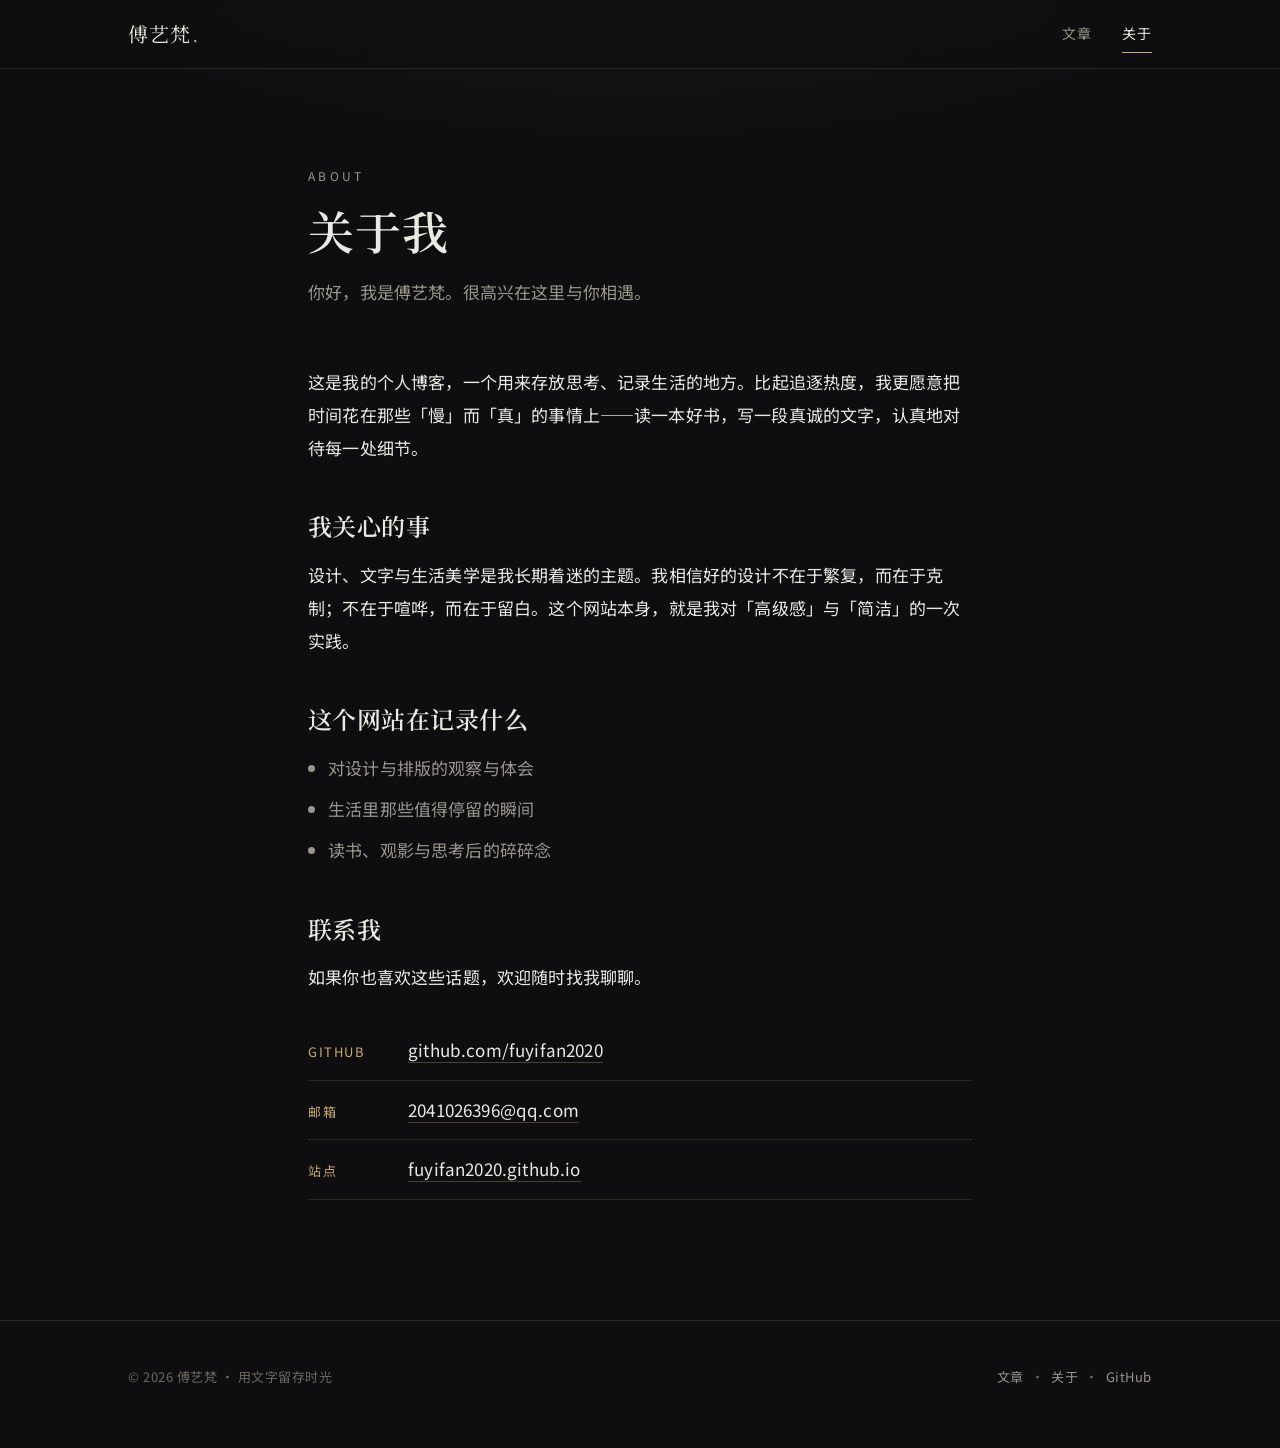
==== about.html @ 8818574d "搭建个人博客：暗色金米风格首页/关于/文章页 + CODEBUDDY.md - 纯静态 HTML/CSS/JS，GitHub Pages 原生托管 - 首页文章列表数据驱动(js/posts.js) " ====
<!DOCTYPE html>
<html lang="zh-CN">
<head>
  <meta charset="UTF-8" />
  <meta name="viewport" content="width=device-width, initial-scale=1.0" />
  <title>关于 · 傅艺梵</title>
  <meta name="description" content="关于傅艺梵 —— 我是谁，以及这个网站在记录什么。" />

  <link rel="preconnect" href="https://fonts.googleapis.com" />
  <link rel="preconnect" href="https://fonts.gstatic.com" crossorigin />
  <link href="https://fonts.googleapis.com/css2?family=Noto+Sans+SC:wght@300;400;500&family=Noto+Serif+SC:wght@400;500;600&display=swap" rel="stylesheet" />

  <link rel="stylesheet" href="assets/css/style.css" />
</head>
<body>

  <header class="site-header">
    <div class="wrap nav">
      <a class="brand" href="index.html">傅艺梵<span class="dot">.</span></a>
      <button class="nav-toggle" aria-label="菜单"><span></span><span></span><span></span></button>
      <nav class="nav-links">
        <a href="index.html">文章</a>
        <a href="about.html">关于</a>
      </nav>
    </div>
  </header>

  <main class="wrap wrap-read">
    <header class="page-head reveal">
      <p class="eyebrow">About</p>
      <h1>关于我</h1>
      <p>你好，我是傅艺梵。很高兴在这里与你相遇。</p>
    </header>

    <article class="prose reveal">
      <p>这是我的个人博客，一个用来存放思考、记录生活的地方。比起追逐热度，我更愿意把时间花在那些「慢」而「真」的事情上——读一本好书，写一段真诚的文字，认真地对待每一处细节。</p>

      <h2>我关心的事</h2>
      <p>设计、文字与生活美学是我长期着迷的主题。我相信好的设计不在于繁复，而在于克制；不在于喧哗，而在于留白。这个网站本身，就是我对「高级感」与「简洁」的一次实践。</p>

      <h2>这个网站在记录什么</h2>
      <ul>
        <li>对设计与排版的观察与体会</li>
        <li>生活里那些值得停留的瞬间</li>
        <li>读书、观影与思考后的碎碎念</li>
      </ul>

      <h2>联系我</h2>
      <p>如果你也喜欢这些话题，欢迎随时找我聊聊。</p>
    </article>

    <ul class="contact-list reveal">
      <li><span class="k">GitHub</span><span class="v"><a href="https://github.com/fuyifan2020" target="_blank" rel="noopener">github.com/fuyifan2020</a></span></li>
      <li><span class="k">邮箱</span><span class="v"><a href="mailto:2041026396@qq.com">2041026396@qq.com</a></span></li>
      <li><span class="k">站点</span><span class="v"><a href="https://fuyifan2020.github.io/" target="_blank" rel="noopener">fuyifan2020.github.io</a></span></li>
    </ul>
  </main>

  <footer class="site-footer">
    <div class="wrap">
      <span>&copy; <span id="year"></span> 傅艺梵 · 用文字留存时光</span>
      <span>
        <a href="index.html">文章</a> &nbsp;·&nbsp;
        <a href="about.html">关于</a> &nbsp;·&nbsp;
        <a href="https://github.com/fuyifan2020" target="_blank" rel="noopener">GitHub</a>
      </span>
    </div>
  </footer>

  <script>document.getElementById("year").textContent = new Date().getFullYear();</script>
  <script src="js/main.js"></script>
</body>
</html>
---- assets/css/style.css ----
/* =========================================================
   傅艺梵 · 个人博客  —  暗色 / 金米高级感设计系统
   纯静态，无构建步骤。GitHub Pages 原生支持。
   ========================================================= */

/* ---------- 设计变量 ---------- */
:root {
  --bg:          #0e0e10;   /* 近黑背景 */
  --bg-soft:     #141417;   /* 略浅的面板 */
  --surface:     #1a1a1e;   /* 卡片表面 */
  --line:        rgba(201, 168, 106, 0.16); /* 细金分割线 */
  --line-strong: rgba(201, 168, 106, 0.32);

  --text:        #ece9e2;   /* 米白正文 */
  --text-muted:  #9a958c;   /* 次要文字 */
  --text-faint:  #6b665e;   /* 更弱 */

  --gold:        #c9a86a;   /* 香槟金主点缀 */
  --gold-soft:   #e3cfa3;   /* 浅金（hover） */
  --beige:       #d8cbb3;   /* 米色 */

  --maxw:        720px;     /* 内容阅读宽度 */
  --maxw-wide:   1080px;    /* 首页宽度 */

  --serif: "Noto Serif SC", "Songti SC", "STSong", Georgia, "Times New Roman", serif;
  --sans:  "Noto Sans SC", -apple-system, BlinkMacSystemFont, "PingFang SC",
           "Microsoft YaHei", "Segoe UI", Roboto, Helvetica, Arial, sans-serif;

  --ease: cubic-bezier(0.22, 0.61, 0.36, 1);
}

/* ---------- 基础重置 ---------- */
*, *::before, *::after { box-sizing: border-box; }

html { scroll-behavior: smooth; -webkit-text-size-adjust: 100%; }

body {
  margin: 0;
  background: var(--bg);
  color: var(--text);
  font-family: var(--sans);
  font-size: 17px;
  line-height: 1.8;
  letter-spacing: 0.01em;
  -webkit-font-smoothing: antialiased;
  text-rendering: optimizeLegibility;
  /* 艺术感：顶部一抹极淡的金色光晕 */
  background-image:
    radial-gradient(1200px 480px at 50% -10%, rgba(201,168,106,0.10), transparent 60%);
  background-repeat: no-repeat;
}

img { max-width: 100%; height: auto; display: block; }

a { color: inherit; text-decoration: none; }

h1, h2, h3, h4 {
  font-family: var(--serif);
  font-weight: 600;
  line-height: 1.3;
  letter-spacing: 0.02em;
  color: var(--text);
}

/* 小标签（拉丁大写 + 字距），用于栏目/元信息 */
.eyebrow {
  font-family: var(--sans);
  font-size: 12px;
  letter-spacing: 0.28em;
  text-transform: uppercase;
  color: var(--gold);
  margin: 0 0 14px;
}

::selection { background: rgba(201,168,106,0.28); color: #fff; }

/* ---------- 布局容器 ---------- */
.wrap   { width: 100%; max-width: var(--maxw-wide); margin: 0 auto; padding: 0 28px; }
.wrap-read { max-width: var(--maxw); }

/* ---------- 顶部导航 ---------- */
.site-header {
  position: sticky; top: 0; z-index: 50;
  backdrop-filter: saturate(140%) blur(10px);
  background: rgba(14,14,16,0.72);
  border-bottom: 1px solid var(--line);
}
.nav {
  display: flex; align-items: center; justify-content: space-between;
  height: 68px;
}
.brand {
  font-family: var(--serif);
  font-size: 20px; letter-spacing: 0.06em;
  color: var(--text);
}
.brand .dot { color: var(--gold); }

.nav-links { display: flex; gap: 30px; align-items: center; }
.nav-links a {
  font-size: 14px; letter-spacing: 0.08em; color: var(--text-muted);
  position: relative; padding: 4px 0; transition: color .25s var(--ease);
}
.nav-links a::after {
  content: ""; position: absolute; left: 0; bottom: -2px;
  width: 0; height: 1px; background: var(--gold); transition: width .3s var(--ease);
}
.nav-links a:hover, .nav-links a.active { color: var(--text); }
.nav-links a:hover::after, .nav-links a.active::after { width: 100%; }

.nav-toggle {
  display: none; background: none; border: 0; cursor: pointer;
  width: 40px; height: 40px; padding: 8px;
}
.nav-toggle span {
  display: block; height: 1.5px; width: 22px; margin: 5px auto;
  background: var(--text); transition: .3s var(--ease);
}

/* ---------- 页脚 ---------- */
.site-footer {
  margin-top: 120px;
  border-top: 1px solid var(--line);
  padding: 44px 0 60px;
  color: var(--text-faint);
  font-size: 13px; letter-spacing: 0.04em;
}
.site-footer .wrap {
  display: flex; flex-wrap: wrap; gap: 16px;
  align-items: center; justify-content: space-between;
}
.site-footer a { color: var(--text-muted); transition: color .25s var(--ease); }
.site-footer a:hover { color: var(--gold); }

/* ---------- 首页 Hero ---------- */
.hero { padding: 110px 0 64px; text-align: center; }
.hero h1 {
  font-size: clamp(34px, 6vw, 58px);
  margin: 0 0 22px;
  letter-spacing: 0.04em;
}
.hero .lede {
  max-width: 540px; margin: 0 auto;
  color: var(--text-muted); font-size: 18px; line-height: 1.9;
}
.hero .rule {
  width: 56px; height: 1px; background: var(--gold);
  margin: 34px auto 0;
}

/* ---------- 文章列表 ---------- */
.section-title {
  display: flex; align-items: baseline; justify-content: space-between;
  margin: 70px 0 28px; padding-bottom: 14px;
  border-bottom: 1px solid var(--line);
}
.section-title h2 { font-size: 22px; margin: 0; }
.section-title .count { color: var(--text-faint); font-size: 13px; letter-spacing: .1em; }

.post-list { display: grid; gap: 2px; }

.post-card {
  display: block;
  padding: 26px 4px;
  border-bottom: 1px solid var(--line);
  transition: padding-left .3s var(--ease), background .3s var(--ease);
}
.post-card:hover { padding-left: 16px; background: linear-gradient(90deg, rgba(201,168,106,0.06), transparent 60%); }
.post-card .meta {
  display: flex; gap: 14px; align-items: center;
  font-size: 12px; letter-spacing: .12em; text-transform: uppercase;
  color: var(--text-faint); margin-bottom: 10px;
}
.post-card .meta .cat { color: var(--gold); }
.post-card h3 {
  font-size: 24px; margin: 0 0 10px;
  transition: color .25s var(--ease);
}
.post-card:hover h3 { color: var(--gold-soft); }
.post-card .excerpt { color: var(--text-muted); margin: 0; font-size: 15.5px; }
.post-card .read { margin-top: 12px; font-size: 13px; color: var(--gold); letter-spacing: .08em; }

/* ---------- 关于页 ---------- */
.page-head { padding: 96px 0 40px; }
.page-head h1 { font-size: clamp(30px, 5vw, 46px); margin: 0 0 16px; }
.page-head p { color: var(--text-muted); max-width: 560px; }

.prose { font-size: 17px; line-height: 1.95; }
.prose p { margin: 0 0 22px; }
.prose h2 { font-size: 24px; margin: 46px 0 16px; }
.prose a { color: var(--gold); border-bottom: 1px solid var(--line-strong); }
.prose a:hover { color: var(--gold-soft); }
.prose ul { padding-left: 20px; color: var(--text-muted); }
.prose li { margin: 8px 0; }

.contact-list { list-style: none; padding: 0; margin: 28px 0 0; }
.contact-list li {
  display: flex; gap: 16px; padding: 14px 0;
  border-bottom: 1px solid var(--line); align-items: baseline;
}
.contact-list .k { color: var(--gold); font-size: 13px; letter-spacing: .12em; text-transform: uppercase; width: 84px; flex: none; }
.contact-list .v a { color: var(--text); border-bottom: 1px solid var(--line-strong); }
.contact-list .v a:hover { color: var(--gold-soft); }

/* ---------- 文章详情页 ---------- */
.post-header { padding: 92px 0 30px; text-align: center; }
.post-header .meta {
  display: flex; gap: 16px; justify-content: center; flex-wrap: wrap;
  font-size: 12px; letter-spacing: .14em; text-transform: uppercase; color: var(--text-faint);
  margin-bottom: 18px;
}
.post-header .meta .cat { color: var(--gold); }
.post-header h1 { font-size: clamp(28px, 5vw, 44px); margin: 0; }
.post-header .rule { width: 48px; height: 1px; background: var(--gold); margin: 28px auto 0; }

.post-body { padding-bottom: 40px; }
.post-body p { margin: 0 0 24px; }
.post-body h2 { font-size: 25px; margin: 48px 0 18px; }
.post-body h3 { font-size: 20px; margin: 34px 0 14px; }
.post-body blockquote {
  margin: 32px 0; padding: 6px 26px; border-left: 2px solid var(--gold);
  color: var(--beige); font-family: var(--serif); font-size: 19px; line-height: 1.8;
}
.post-body code {
  font-family: "SFMono-Regular", Consolas, monospace; font-size: 14.5px;
  background: var(--surface); padding: 2px 7px; border-radius: 4px; color: var(--gold-soft);
}
.post-body pre {
  background: var(--bg-soft); border: 1px solid var(--line);
  border-radius: 8px; padding: 18px; overflow: auto;
}
.post-body pre code { background: none; padding: 0; color: var(--text); }

.post-nav {
  margin-top: 60px; padding-top: 26px; border-top: 1px solid var(--line);
  display: flex; justify-content: space-between; gap: 16px;
}
.post-nav a { color: var(--text-muted); font-size: 14px; transition: color .25s var(--ease); }
.post-nav a:hover { color: var(--gold); }

/* ---------- 滚动渐显 ---------- */
.reveal { opacity: 0; transform: translateY(18px); transition: opacity .7s var(--ease), transform .7s var(--ease); }
.reveal.in { opacity: 1; transform: none; }

/* ---------- 响应式 ---------- */
@media (max-width: 640px) {
  body { font-size: 16px; }
  .nav-links {
    position: fixed; inset: 68px 0 auto 0;
    flex-direction: column; align-items: flex-start; gap: 0;
    background: rgba(14,14,16,0.97); border-bottom: 1px solid var(--line);
    padding: 8px 28px 18px;
    transform: translateY(-120%); transition: transform .35s var(--ease);
  }
  .nav-links.open { transform: none; }
  .nav-links a { padding: 14px 0; width: 100%; border-bottom: 1px solid var(--line); }
  .nav-links a::after { display: none; }
  .nav-toggle { display: block; }
  .hero { padding: 72px 0 48px; }
  .post-card:hover { padding-left: 4px; }
}
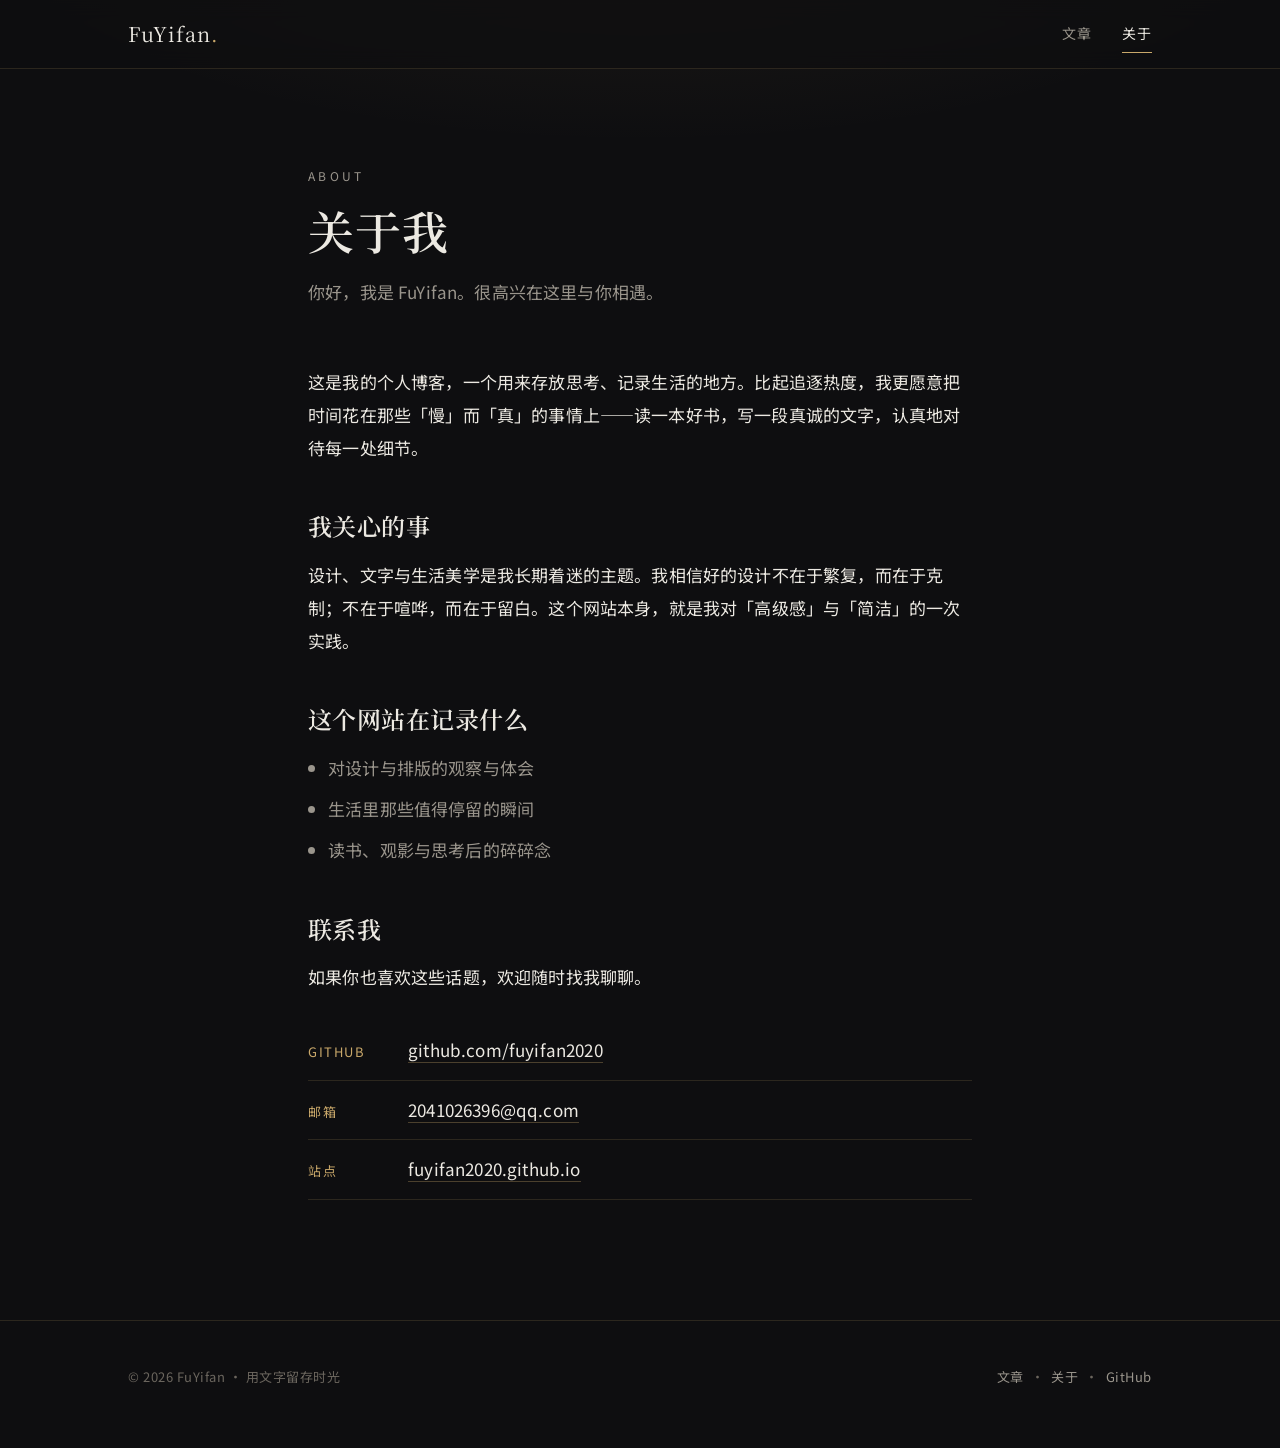
==== commit 4a996d36: "将站点名称由「傅艺梵」统一改为 FuYifan" ====
--- a/about.html
+++ b/about.html
@@ -3,8 +3,8 @@
 <head>
   <meta charset="UTF-8" />
   <meta name="viewport" content="width=device-width, initial-scale=1.0" />
-  <title>关于 · 傅艺梵</title>
-  <meta name="description" content="关于傅艺梵 —— 我是谁，以及这个网站在记录什么。" />
+  <title>关于 · FuYifan</title>
+  <meta name="description" content="关于 FuYifan —— 我是谁，以及这个网站在记录什么。" />
 
   <link rel="preconnect" href="https://fonts.googleapis.com" />
   <link rel="preconnect" href="https://fonts.gstatic.com" crossorigin />
@@ -16,7 +16,7 @@
 
   <header class="site-header">
     <div class="wrap nav">
-      <a class="brand" href="index.html">傅艺梵<span class="dot">.</span></a>
+      <a class="brand" href="index.html">FuYifan<span class="dot">.</span></a>
       <button class="nav-toggle" aria-label="菜单"><span></span><span></span><span></span></button>
       <nav class="nav-links">
         <a href="index.html">文章</a>
@@ -29,7 +29,7 @@
     <header class="page-head reveal">
       <p class="eyebrow">About</p>
       <h1>关于我</h1>
-      <p>你好，我是傅艺梵。很高兴在这里与你相遇。</p>
+      <p>你好，我是 FuYifan。很高兴在这里与你相遇。</p>
     </header>
 
     <article class="prose reveal">
@@ -58,7 +58,7 @@
 
   <footer class="site-footer">
     <div class="wrap">
-      <span>&copy; <span id="year"></span> 傅艺梵 · 用文字留存时光</span>
+      <span>&copy; <span id="year"></span> FuYifan · 用文字留存时光</span>
       <span>
         <a href="index.html">文章</a> &nbsp;·&nbsp;
         <a href="about.html">关于</a> &nbsp;·&nbsp;
--- a/assets/css/style.css
+++ b/assets/css/style.css
@@ -1,5 +1,5 @@
 /* =========================================================
-   傅艺梵 · 个人博客  —  暗色 / 金米高级感设计系统
+   FuYifan · 个人博客  —  暗色 / 金米高级感设计系统
    纯静态，无构建步骤。GitHub Pages 原生支持。
    ========================================================= */
 
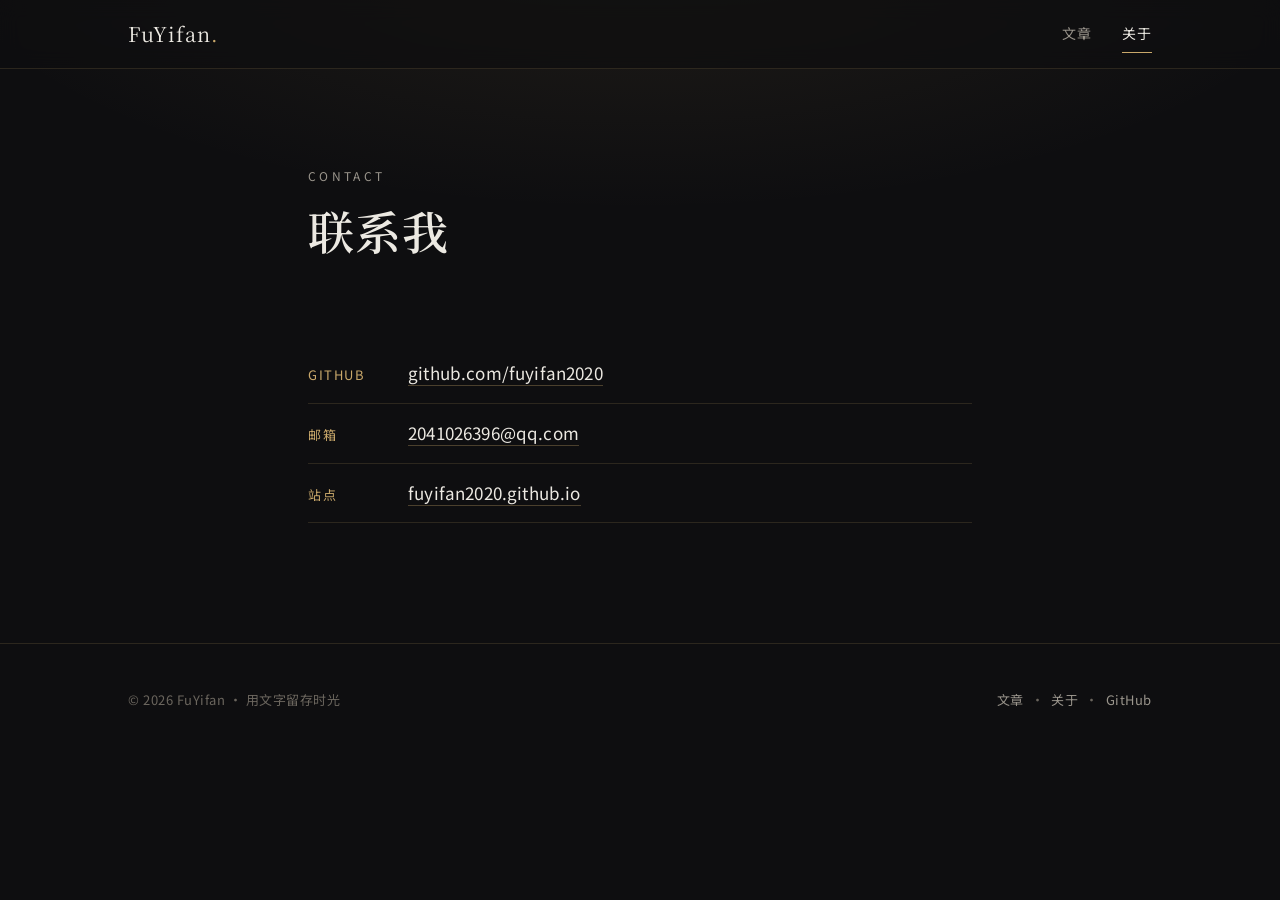
==== commit 96eb040f: "精简关于页：删除介绍性内容，仅保留联系部分" ====
--- a/about.html
+++ b/about.html
@@ -4,7 +4,7 @@
   <meta charset="UTF-8" />
   <meta name="viewport" content="width=device-width, initial-scale=1.0" />
   <title>关于 · FuYifan</title>
-  <meta name="description" content="关于 FuYifan —— 我是谁，以及这个网站在记录什么。" />
+  <meta name="description" content="关于 FuYifan —— 联系方式与个人链接。" />
 
   <link rel="preconnect" href="https://fonts.googleapis.com" />
   <link rel="preconnect" href="https://fonts.gstatic.com" crossorigin />
@@ -27,27 +27,9 @@
 
   <main class="wrap wrap-read">
     <header class="page-head reveal">
-      <p class="eyebrow">About</p>
-      <h1>关于我</h1>
-      <p>你好，我是 FuYifan。很高兴在这里与你相遇。</p>
+      <p class="eyebrow">Contact</p>
+      <h1>联系我</h1>
     </header>
-
-    <article class="prose reveal">
-      <p>这是我的个人博客，一个用来存放思考、记录生活的地方。比起追逐热度，我更愿意把时间花在那些「慢」而「真」的事情上——读一本好书，写一段真诚的文字，认真地对待每一处细节。</p>
-
-      <h2>我关心的事</h2>
-      <p>设计、文字与生活美学是我长期着迷的主题。我相信好的设计不在于繁复，而在于克制；不在于喧哗，而在于留白。这个网站本身，就是我对「高级感」与「简洁」的一次实践。</p>
-
-      <h2>这个网站在记录什么</h2>
-      <ul>
-        <li>对设计与排版的观察与体会</li>
-        <li>生活里那些值得停留的瞬间</li>
-        <li>读书、观影与思考后的碎碎念</li>
-      </ul>
-
-      <h2>联系我</h2>
-      <p>如果你也喜欢这些话题，欢迎随时找我聊聊。</p>
-    </article>
 
     <ul class="contact-list reveal">
       <li><span class="k">GitHub</span><span class="v"><a href="https://github.com/fuyifan2020" target="_blank" rel="noopener">github.com/fuyifan2020</a></span></li>
--- a/assets/css/style.css
+++ b/assets/css/style.css
@@ -133,11 +133,26 @@
 .site-footer a:hover { color: var(--gold); }
 
 /* ---------- 首页 Hero ---------- */
-.hero { padding: 110px 0 64px; text-align: center; }
+.hero { padding: 120px 0 64px; text-align: center; }
 .hero h1 {
   font-size: clamp(34px, 6vw, 58px);
   margin: 0 0 22px;
   letter-spacing: 0.04em;
+}
+/* 主视觉品牌标题：金色渐变 + 精细字距，高级感拉满 */
+.hero-title {
+  font-family: var(--serif);
+  font-size: clamp(46px, 9vw, 92px);
+  line-height: 1.08;
+  letter-spacing: 0.01em;
+  margin: 0 0 24px;
+  font-weight: 600;
+  color: var(--gold-soft); /* 不支持渐变裁剪时的回退色 */
+  background: linear-gradient(180deg, #f5ecd5 0%, #e3cfa3 42%, #c9a86a 78%, #b08f4f 100%);
+  -webkit-background-clip: text;
+  background-clip: text;
+  -webkit-text-fill-color: transparent;
+  text-shadow: 0 1px 30px rgba(201, 168, 106, 0.12);
 }
 .hero .lede {
   max-width: 540px; margin: 0 auto;
@@ -187,11 +202,15 @@
 
 .prose { font-size: 17px; line-height: 1.95; }
 .prose p { margin: 0 0 22px; }
+.prose > p:first-child { font-size: 18.5px; color: var(--text); }
 .prose h2 { font-size: 24px; margin: 46px 0 16px; }
+.prose h3 { font-size: 19px; margin: 30px 0 12px; color: var(--beige); }
 .prose a { color: var(--gold); border-bottom: 1px solid var(--line-strong); }
 .prose a:hover { color: var(--gold-soft); }
-.prose ul { padding-left: 20px; color: var(--text-muted); }
-.prose li { margin: 8px 0; }
+.prose ul, .prose ol { padding-left: 22px; color: var(--text-muted); }
+.prose li { margin: 11px 0; line-height: 1.9; }
+.prose li::marker { color: var(--gold); }
+.prose ol li { padding-left: 4px; }
 
 .contact-list { list-style: none; padding: 0; margin: 28px 0 0; }
 .contact-list li {
@@ -230,6 +249,46 @@
   border-radius: 8px; padding: 18px; overflow: auto;
 }
 .post-body pre code { background: none; padding: 0; color: var(--text); }
+
+/* 论文下载卡片 */
+.paper-card {
+  display: flex; align-items: center; gap: 18px;
+  margin: 32px 0 18px; padding: 18px 22px;
+  background: var(--bg-soft); border: 1px solid var(--line); border-radius: 12px;
+}
+.paper-badge {
+  flex: none; width: 46px; height: 46px; border-radius: 10px;
+  display: grid; place-items: center;
+  background: linear-gradient(160deg, #1c1a14, #14110b);
+  border: 1px solid var(--line-strong);
+  color: var(--gold); font-family: var(--serif); font-weight: 600; letter-spacing: .04em;
+}
+.paper-info { flex: 1; min-width: 0; }
+.paper-name { color: var(--text); font-size: 16px; }
+.paper-size { color: var(--text-faint); font-size: 12.5px; letter-spacing: .08em; margin-top: 3px; }
+.paper-dl {
+  flex: none; padding: 10px 18px; border-radius: 999px;
+  border: 1px solid var(--gold); color: var(--gold);
+  font-size: 13.5px; letter-spacing: .06em;
+  transition: background .25s var(--ease), color .25s var(--ease);
+}
+.paper-dl:hover { background: var(--gold); color: #14110b; }
+.paper-frame {
+  width: 100%; height: 78vh; min-height: 520px;
+  border: 1px solid var(--line); border-radius: 12px; margin-top: 8px; background: #fff;
+}
+.paper-appendix { margin-top: 56px; }
+.paper-appendix h3 { font-size: 20px; margin: 0 0 16px; color: var(--text); }
+
+/* 表格 */
+.table-wrap { overflow-x: auto; margin: 28px 0; }
+.table-wrap table { width: 100%; border-collapse: collapse; font-size: 15px; }
+.table-wrap th, .table-wrap td {
+  text-align: left; padding: 11px 14px; border-bottom: 1px solid var(--line);
+}
+.table-wrap th { color: var(--gold); font-weight: 500; font-size: 13px; letter-spacing: .08em; }
+.table-wrap td { color: var(--text-muted); }
+.table-wrap tr:hover td { color: var(--text); }
 
 .post-nav {
   margin-top: 60px; padding-top: 26px; border-top: 1px solid var(--line);
@@ -258,4 +317,11 @@
   .nav-toggle { display: block; }
   .hero { padding: 72px 0 48px; }
   .post-card:hover { padding-left: 4px; }
-}
+
+  /* 论文下载卡片：窄屏改为纵向堆叠，避免 info 被挤成竖排 */
+  .paper-card { flex-wrap: wrap; }
+  .paper-info { flex: 1 1 calc(100% - 64px); } /* 预留 badge 46px + gap 18px */
+  .paper-dl { flex: 1 1 100%; text-align: center; }
+  /* 表格保持最小宽度，窄屏整表横向滚动而不是挤压换行 */
+  .table-wrap table { min-width: 400px; }
+}
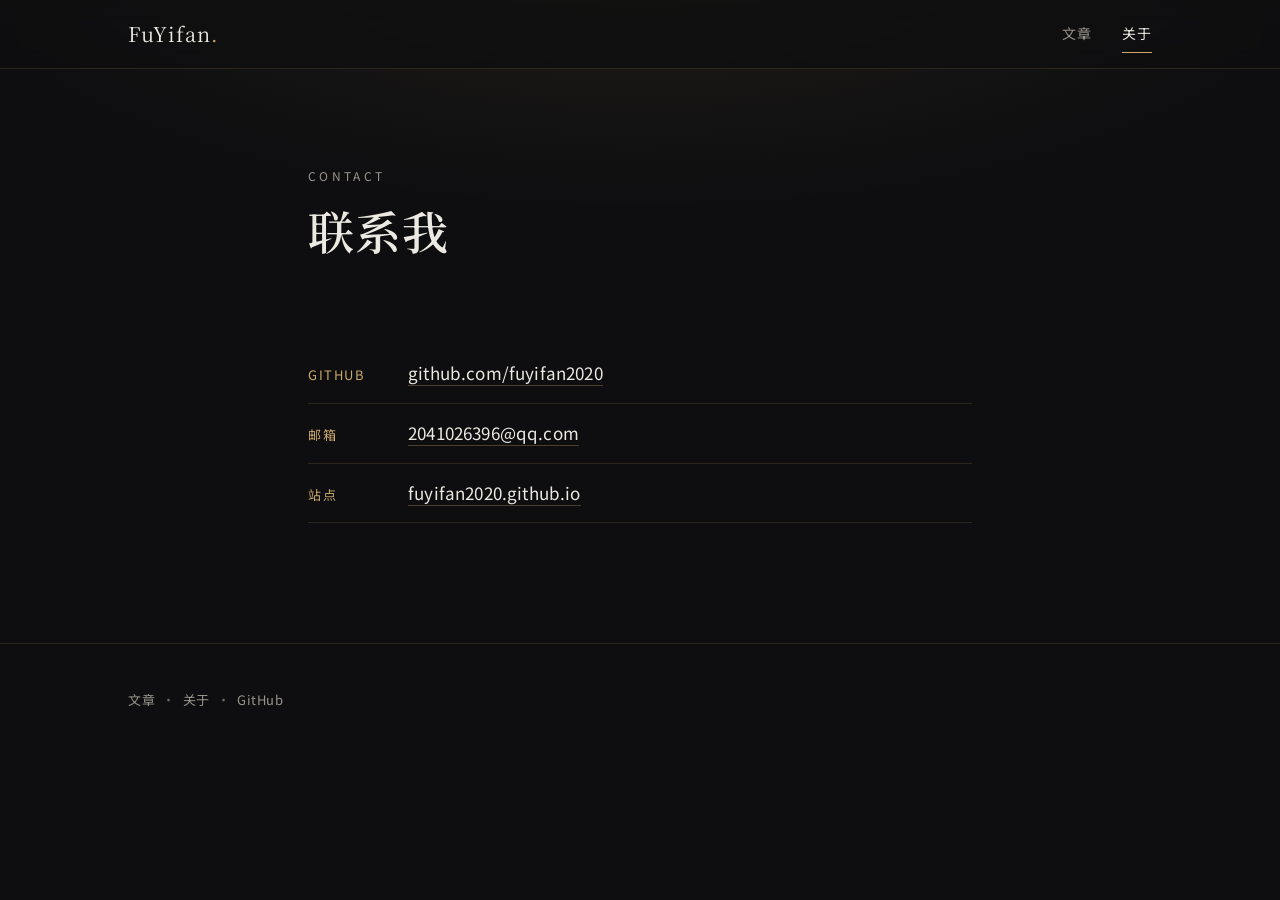
==== commit eddc98d4: "移除页脚版权文字，同步更新页面与发布模板" ====
--- a/about.html
+++ b/about.html
@@ -40,7 +40,6 @@
 
   <footer class="site-footer">
     <div class="wrap">
-      <span>&copy; <span id="year"></span> FuYifan · 用文字留存时光</span>
       <span>
         <a href="index.html">文章</a> &nbsp;·&nbsp;
         <a href="about.html">关于</a> &nbsp;·&nbsp;
@@ -49,7 +48,6 @@
     </div>
   </footer>
 
-  <script>document.getElementById("year").textContent = new Date().getFullYear();</script>
   <script src="js/main.js"></script>
 </body>
 </html>
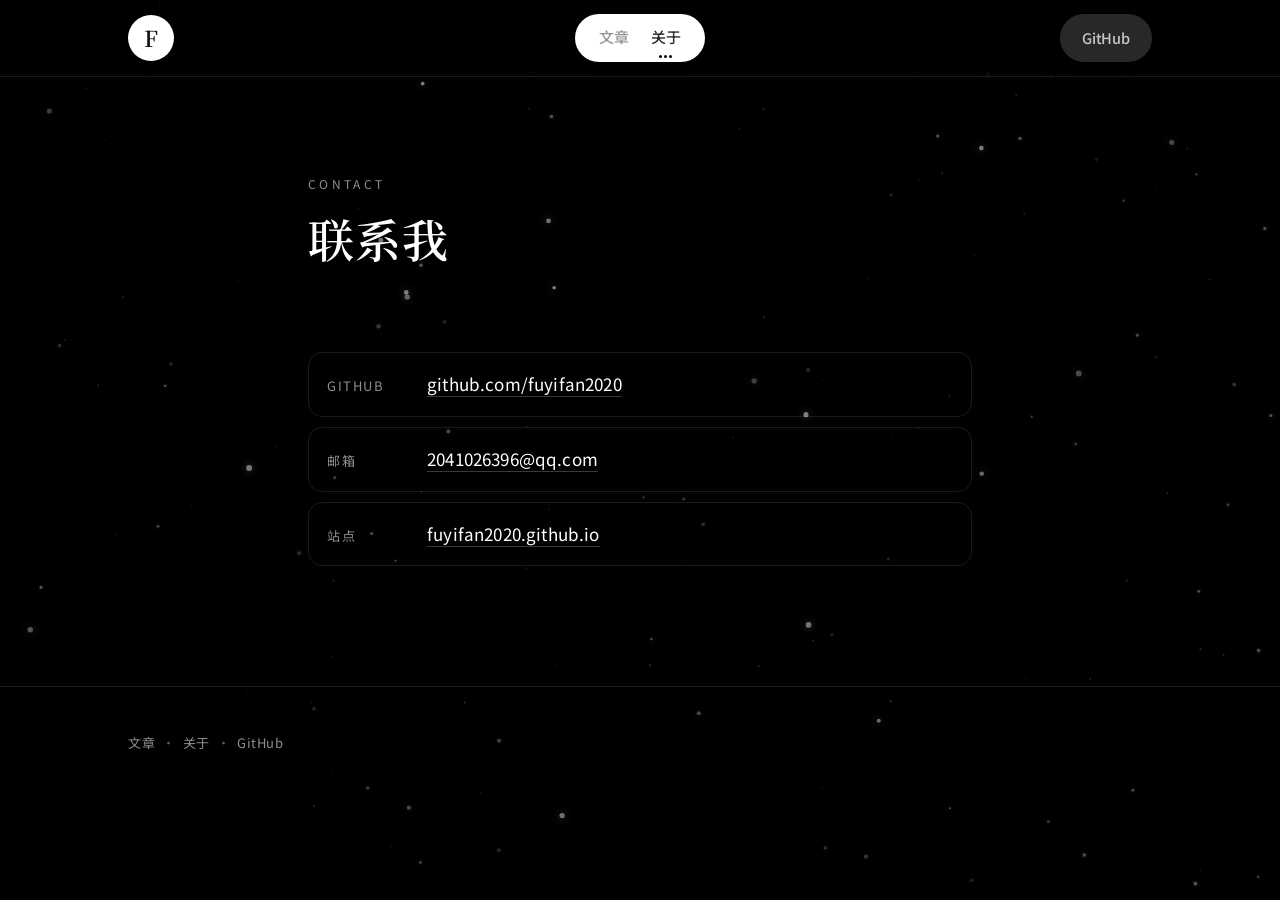
==== commit 56511e4b: "重做首页视觉与动效：纯黑白灰设计、粒子背景、标题遮罩揭示（修复降部裁切） - 全站改为纯黑/白/灰设计语言，统一 :root 变量、导航与统计区样式 - 新增 js/particles.js：三层景深" ====
--- a/about.html
+++ b/about.html
@@ -11,19 +11,39 @@
   <link href="https://fonts.googleapis.com/css2?family=Noto+Sans+SC:wght@300;400;500&family=Noto+Serif+SC:wght@400;500;600&display=swap" rel="stylesheet" />
 
   <link rel="stylesheet" href="assets/css/style.css" />
+  <noscript>
+    <style>.reveal { opacity: 1 !important; transform: none !important; filter: none !important; }</style>
+  </noscript>
 </head>
 <body>
 
+  <canvas id="particles" class="particles-canvas" aria-hidden="true"></canvas>
+
   <header class="site-header">
     <div class="wrap nav">
-      <a class="brand" href="index.html">FuYifan<span class="dot">.</span></a>
-      <button class="nav-toggle" aria-label="菜单"><span></span><span></span><span></span></button>
+      <a class="brand-mark" href="index.html" aria-label="FuYifan 首页"><span>F</span></a>
+
       <nav class="nav-links">
         <a href="index.html">文章</a>
         <a href="about.html">关于</a>
       </nav>
+
+      <a class="nav-cta" href="https://github.com/fuyifan2020" target="_blank" rel="noopener">GitHub</a>
+
+      <button class="nav-toggle" type="button" aria-label="菜单" aria-expanded="false" aria-controls="nav-sheet">
+        <span></span><span></span><span></span>
+      </button>
     </div>
   </header>
+
+  <div class="nav-overlay" hidden></div>
+  <div class="nav-sheet" id="nav-sheet" hidden>
+    <nav>
+      <a href="index.html">文章</a>
+      <a href="about.html">关于</a>
+    </nav>
+    <a class="sheet-cta" href="https://github.com/fuyifan2020" target="_blank" rel="noopener">GitHub</a>
+  </div>
 
   <main class="wrap wrap-read">
     <header class="page-head reveal">
@@ -31,7 +51,7 @@
       <h1>联系我</h1>
     </header>
 
-    <ul class="contact-list reveal">
+    <ul class="contact-list reveal" style="--d:.1s">
       <li><span class="k">GitHub</span><span class="v"><a href="https://github.com/fuyifan2020" target="_blank" rel="noopener">github.com/fuyifan2020</a></span></li>
       <li><span class="k">邮箱</span><span class="v"><a href="mailto:2041026396@qq.com">2041026396@qq.com</a></span></li>
       <li><span class="k">站点</span><span class="v"><a href="https://fuyifan2020.github.io/" target="_blank" rel="noopener">fuyifan2020.github.io</a></span></li>
@@ -48,6 +68,7 @@
     </div>
   </footer>
 
+  <script src="js/particles.js"></script>
   <script src="js/main.js"></script>
 </body>
 </html>
--- a/assets/css/style.css
+++ b/assets/css/style.css
@@ -1,23 +1,28 @@
 /* =========================================================
-   FuYifan · 个人博客  —  暗色 / 金米高级感设计系统
+   FuYifan · 个人博客  —  纯黑 / 白 / 灰设计系统
    纯静态，无构建步骤。GitHub Pages 原生支持。
+   设计语言：胶囊导航 + 圆形标记 + 克制留白 + 入场动效
    ========================================================= */
 
 /* ---------- 设计变量 ---------- */
 :root {
-  --bg:          #0e0e10;   /* 近黑背景 */
-  --bg-soft:     #141417;   /* 略浅的面板 */
-  --surface:     #1a1a1e;   /* 卡片表面 */
-  --line:        rgba(201, 168, 106, 0.16); /* 细金分割线 */
-  --line-strong: rgba(201, 168, 106, 0.32);
-
-  --text:        #ece9e2;   /* 米白正文 */
-  --text-muted:  #9a958c;   /* 次要文字 */
-  --text-faint:  #6b665e;   /* 更弱 */
-
-  --gold:        #c9a86a;   /* 香槟金主点缀 */
-  --gold-soft:   #e3cfa3;   /* 浅金（hover） */
-  --beige:       #d8cbb3;   /* 米色 */
+  --bg:          #000000;   /* 纯黑背景 */
+  --surface:     #111111;   /* 卡片/代码块表面 */
+  --pill-dark:   #28282a;   /* 深色胶囊（次要按钮） */
+  --pill-dark-h: #323234;   /* 深色胶囊 hover */
+
+  --text:        #ffffff;   /* 主文字（标题/强调） */
+  --text-body:   #d4d4d4;   /* 正文（纯白长文刺眼，略降） */
+  --muted:       #8e8e8e;   /* 次要文字 */
+  --faint:       #5a5a5a;   /* 更弱：仅用于大写小标签 */
+
+  --line:        rgba(255, 255, 255, 0.10); /* 细分割线 */
+  --line-strong: rgba(255, 255, 255, 0.22); /* 强调线 / 边框 */
+
+  --nav-shadow:  0 4px 14px rgba(0, 0, 0, 0.16); /* 唯一柔和阴影 */
+  --glow:        0 0 0 1px rgba(255,255,255,.15),
+                 0 0 22px rgba(255,255,255,.32),
+                 0 0 44px rgba(255,255,255,.12);  /* CTA 白光 */
 
   --maxw:        720px;     /* 内容阅读宽度 */
   --maxw-wide:   1080px;    /* 首页宽度 */
@@ -37,18 +42,34 @@
 body {
   margin: 0;
   background: var(--bg);
-  color: var(--text);
+  color: var(--text-body);
   font-family: var(--sans);
   font-size: 17px;
   line-height: 1.8;
   letter-spacing: 0.01em;
   -webkit-font-smoothing: antialiased;
   text-rendering: optimizeLegibility;
-  /* 艺术感：顶部一抹极淡的金色光晕 */
-  background-image:
-    radial-gradient(1200px 480px at 50% -10%, rgba(201,168,106,0.10), transparent 60%);
-  background-repeat: no-repeat;
-}
+}
+
+/* 粒子背景画布：固定铺满，置于内容之下，不拦截点击 */
+.particles-canvas {
+  position: fixed;
+  inset: 0;
+  z-index: 0;
+  pointer-events: none;
+  display: block;
+}
+
+/* 内容需显式位于粒子层之上，避免被 z-index:0 的定位画布覆盖 */
+.site-header,
+main,
+.site-footer {
+  position: relative;
+  z-index: 1;
+}
+/* 头部提升层级、浮于粒子之上 */
+.site-header { z-index: 50; }
+/* .nav-overlay(z:60) / .nav-sheet(z:70) 自身已定位且层级更高，无需处理 */
 
 img { max-width: 100%; height: auto; display: block; }
 
@@ -62,59 +83,214 @@
   color: var(--text);
 }
 
-/* 小标签（拉丁大写 + 字距），用于栏目/元信息 */
+/* 小标签（拉丁大写 + 字距） */
 .eyebrow {
   font-family: var(--sans);
   font-size: 12px;
   letter-spacing: 0.28em;
   text-transform: uppercase;
-  color: var(--gold);
+  color: var(--muted);
   margin: 0 0 14px;
 }
 
-::selection { background: rgba(201,168,106,0.28); color: #fff; }
+::selection { background: rgba(255,255,255,0.2); color: #fff; }
 
 /* ---------- 布局容器 ---------- */
 .wrap   { width: 100%; max-width: var(--maxw-wide); margin: 0 auto; padding: 0 28px; }
 .wrap-read { max-width: var(--maxw); }
 
-/* ---------- 顶部导航 ---------- */
+/* =========================================================
+   顶部导航
+   ========================================================= */
 .site-header {
   position: sticky; top: 0; z-index: 50;
   backdrop-filter: saturate(140%) blur(10px);
-  background: rgba(14,14,16,0.72);
+  background: rgba(0, 0, 0, 0.62);
   border-bottom: 1px solid var(--line);
-}
+  opacity: 0;
+  transform: translateY(-18px);
+  animation: slideDown 0.7s var(--ease) forwards;
+}
+@keyframes slideDown { to { opacity: 1; transform: none; } }
+
+/* 三栏：标记 / 胶囊 / 深色胶囊 */
 .nav {
-  display: flex; align-items: center; justify-content: space-between;
-  height: 68px;
-}
-.brand {
+  display: grid;
+  grid-template-columns: 1fr auto 1fr;
+  align-items: center;
+  gap: clamp(18px, 2.8vw, 28px);
+  min-height: 76px;
+}
+
+/* 圆形品牌标记（纯 CSS，无图片依赖） */
+.brand-mark {
+  justify-self: start;
+  width: clamp(40px, 4.4vw, 46px);
+  height: clamp(40px, 4.4vw, 46px);
+  border-radius: 50%;
+  background: #fff;
+  box-shadow: var(--nav-shadow);
+  display: grid;
+  place-items: center;
+  transition: transform 0.3s var(--ease);
+}
+.brand-mark:hover { transform: scale(1.04); }
+.brand-mark span {
   font-family: var(--serif);
-  font-size: 20px; letter-spacing: 0.06em;
-  color: var(--text);
-}
-.brand .dot { color: var(--gold); }
-
-.nav-links { display: flex; gap: 30px; align-items: center; }
+  font-weight: 600;
+  font-size: clamp(19px, 2.1vw, 22px);
+  line-height: 1;
+  color: #111;
+  letter-spacing: 0;
+}
+
+/* 白色胶囊导航 */
+.nav-links {
+  justify-self: center;
+  display: flex;
+  align-items: center;
+  gap: clamp(10px, 2vw, 18px);
+  height: clamp(44px, 5.2vw, 48px);
+  padding: 4px 22px;
+  background: #fff;
+  border-radius: 999px;
+  box-shadow: var(--nav-shadow);
+}
 .nav-links a {
-  font-size: 14px; letter-spacing: 0.08em; color: var(--text-muted);
-  position: relative; padding: 4px 0; transition: color .25s var(--ease);
-}
-.nav-links a::after {
-  content: ""; position: absolute; left: 0; bottom: -2px;
-  width: 0; height: 1px; background: var(--gold); transition: width .3s var(--ease);
-}
-.nav-links a:hover, .nav-links a.active { color: var(--text); }
-.nav-links a:hover::after, .nav-links a.active::after { width: 100%; }
-
+  position: relative;
+  font-family: var(--sans);
+  font-weight: 500;
+  font-size: clamp(13px, 1.4vw, 15px);
+  letter-spacing: -0.01em;
+  color: var(--nav-text, #2e2e2e);
+  opacity: 0.5;
+  padding: 6px 2px 10px;
+  transition: opacity 0.25s var(--ease);
+}
+.nav-links a:hover { opacity: 0.75; }
+.nav-links a.active { opacity: 1; }
+
+/* 激活指示器：三点（三项以上用三点；两项时居中单点更稳） */
+.nav-links a.active::after {
+  content: "";
+  position: absolute;
+  left: 50%; bottom: 2px;
+  width: 3px; height: 3px;
+  margin-left: -1.5px;
+  border-radius: 50%;
+  background: #000;
+  box-shadow: -5px 0 0 #000, 5px 0 0 #000;
+}
+
+/* 右侧深色胶囊（GitHub） */
+.nav-cta {
+  justify-self: end;
+  display: inline-flex;
+  align-items: center;
+  height: clamp(44px, 5.2vw, 48px);
+  padding: 0 clamp(16px, 2vw, 22px);
+  border-radius: 999px;
+  background: var(--pill-dark);
+  color: #c8c8c8;
+  font-size: clamp(13px, 1.4vw, 14.5px);
+  font-weight: 500;
+  letter-spacing: -0.01em;
+  box-shadow: var(--nav-shadow);
+  transition: background 0.25s var(--ease), color 0.25s var(--ease), transform 0.25s var(--ease);
+}
+.nav-cta:hover {
+  background: var(--pill-dark-h);
+  color: #fff;
+  transform: translateY(-1px);
+}
+
+/* 圆形汉堡（仅窄屏） */
 .nav-toggle {
-  display: none; background: none; border: 0; cursor: pointer;
-  width: 40px; height: 40px; padding: 8px;
+  display: none;
+  justify-self: end;
+  width: 44px; height: 44px;
+  border: 0; border-radius: 50%;
+  background: var(--pill-dark);
+  box-shadow: var(--nav-shadow);
+  cursor: pointer;
+  padding: 0;
 }
 .nav-toggle span {
-  display: block; height: 1.5px; width: 22px; margin: 5px auto;
-  background: var(--text); transition: .3s var(--ease);
+  display: block;
+  width: 18px; height: 1.5px;
+  margin: 4px auto;
+  background: #fff;
+  transition: transform 0.3s var(--ease), opacity 0.25s var(--ease), background 0.25s var(--ease);
+}
+/* 打开态：白底圆 + 黑 X */
+.nav-toggle[aria-expanded="true"] { background: #fff; }
+.nav-toggle[aria-expanded="true"] span { background: #000; }
+.nav-toggle[aria-expanded="true"] span:nth-child(1) { transform: translateY(5.5px) rotate(45deg); }
+.nav-toggle[aria-expanded="true"] span:nth-child(2) { opacity: 0; }
+.nav-toggle[aria-expanded="true"] span:nth-child(3) { transform: translateY(-5.5px) rotate(-45deg); }
+
+/* 移动端遮罩 + 白色 sheet */
+.nav-overlay {
+  position: fixed; inset: 0; z-index: 60;
+  background: rgba(0, 0, 0, 0.62);
+  backdrop-filter: blur(6px);
+  animation: overlayIn 0.28s var(--ease);
+}
+.nav-overlay[hidden] { display: none; }
+@keyframes overlayIn { from { opacity: 0; } to { opacity: 1; } }
+
+.nav-sheet {
+  position: fixed; z-index: 70;
+  top: 88px; left: 14px; right: 14px;
+  background: #fff;
+  border-radius: 28px;
+  padding: 22px 18px 20px;
+  box-shadow: 0 20px 60px rgba(0, 0, 0, 0.45);
+  animation: menuIn 0.38s var(--ease);
+}
+.nav-sheet[hidden] { display: none; }
+@keyframes menuIn {
+  from { opacity: 0; transform: translateY(-12px); }
+  to   { opacity: 1; transform: none; }
+}
+.nav-sheet nav { display: flex; flex-direction: column; }
+.nav-sheet a {
+  font-family: var(--sans);
+  font-weight: 500;
+  font-size: 17px;
+  color: #2e2e2e;
+  padding: 15px 12px;
+  border-radius: 14px;
+  opacity: 0.6;
+  animation: linkIn 0.4s var(--ease) both;
+  animation-delay: var(--d, 0s);
+}
+.nav-sheet nav a:nth-child(1) { --d: 0.04s; }
+.nav-sheet nav a:nth-child(2) { --d: 0.10s; }
+.nav-sheet a.active { opacity: 1; position: relative; }
+.nav-sheet a.active::after {
+  content: "";
+  position: absolute;
+  left: 50%; bottom: 8px;
+  width: 3px; height: 3px;
+  margin-left: -1.5px;
+  border-radius: 50%;
+  background: #000;
+  box-shadow: -5px 0 0 #000, 5px 0 0 #000;
+}
+.nav-sheet .sheet-cta {
+  display: block;
+  margin-top: 8px;
+  text-align: center;
+  background: var(--pill-dark);
+  color: #fff;
+  opacity: 1;
+  animation-delay: 0.16s;
+}
+/* 只声明 transform 的终态，opacity 由各链接自身的基础值（.6 / 1）决定 */
+@keyframes linkIn {
+  from { opacity: 0; transform: translateY(10px); }
+  to   { transform: none; }
 }
 
 /* ---------- 页脚 ---------- */
@@ -122,45 +298,107 @@
   margin-top: 120px;
   border-top: 1px solid var(--line);
   padding: 44px 0 60px;
-  color: var(--text-faint);
+  color: var(--faint);
   font-size: 13px; letter-spacing: 0.04em;
 }
 .site-footer .wrap {
   display: flex; flex-wrap: wrap; gap: 16px;
   align-items: center; justify-content: space-between;
 }
-.site-footer a { color: var(--text-muted); transition: color .25s var(--ease); }
-.site-footer a:hover { color: var(--gold); }
-
-/* ---------- 首页 Hero ---------- */
-.hero { padding: 120px 0 64px; text-align: center; }
+.site-footer a { color: var(--muted); transition: color .25s var(--ease); }
+.site-footer a:hover { color: var(--text); }
+
+/* =========================================================
+   首页 Hero
+   ========================================================= */
+.hero { padding: clamp(80px, 14vh, 140px) 0 56px; text-align: center; }
 .hero h1 {
   font-size: clamp(34px, 6vw, 58px);
   margin: 0 0 22px;
   letter-spacing: 0.04em;
 }
-/* 主视觉品牌标题：金色渐变 + 精细字距，高级感拉满 */
+/* 主标题：纯白实色（不做渐变/流光），靠排版与留白撑质感 */
 .hero-title {
+  position: relative;
+  display: inline-block;
   font-family: var(--serif);
   font-size: clamp(46px, 9vw, 92px);
-  line-height: 1.08;
-  letter-spacing: 0.01em;
+  line-height: 1.05;
+  letter-spacing: 0;
   margin: 0 0 24px;
   font-weight: 600;
-  color: var(--gold-soft); /* 不支持渐变裁剪时的回退色 */
-  background: linear-gradient(180deg, #f5ecd5 0%, #e3cfa3 42%, #c9a86a 78%, #b08f4f 100%);
-  -webkit-background-clip: text;
-  background-clip: text;
-  -webkit-text-fill-color: transparent;
-  text-shadow: 0 1px 30px rgba(201, 168, 106, 0.12);
+  color: #fff;
+  text-shadow: 0 1px 40px rgba(255, 255, 255, 0.06);
+}
+/* 遮罩揭示：JS 将标题按词拆成 .word>.word-inner 并加 .is-anim 触发。
+   每个词外层 overflow:hidden 当幕布，内层自下方滑入；分词错落、轻微模糊消散。 */
+.hero-title .word {
+  display: inline-block;
+  overflow: hidden;
+  vertical-align: top;
+  padding-bottom: 0.18em;   /* 给降部(g/p/y)留空间，避免被裁 */
+  margin-bottom: -0.18em;   /* 抵消内边距，标题视觉高度不变 */
+}
+.hero-title .word + .word { margin-left: 0.24em; }
+.hero-title .word-inner {
+  display: inline-block;
+  will-change: transform, filter, opacity;
+}
+.hero-title.is-anim .word-inner {
+  transform: translateY(120%);
+  opacity: 0.35;
+  filter: blur(8px);
+  animation: wordUp 0.85s cubic-bezier(0.22, 1, 0.36, 1) both;
+  animation-delay: calc(var(--i) * 0.09s + 0.1s);
+}
+@keyframes wordUp {
+  from { transform: translateY(120%); opacity: 0.35; filter: blur(8px); }
+  to   { transform: translateY(0);    opacity: 1;    filter: blur(0); }
 }
 .hero .lede {
   max-width: 540px; margin: 0 auto;
-  color: var(--text-muted); font-size: 18px; line-height: 1.9;
+  color: var(--muted); font-size: 18px; line-height: 1.9;
 }
 .hero .rule {
-  width: 56px; height: 1px; background: var(--gold);
+  width: 56px; height: 1px; background: var(--line-strong);
   margin: 34px auto 0;
+}
+
+/* =========================================================
+   统计区（首页）
+   ========================================================= */
+.stats {
+  display: grid;
+  grid-template-columns: repeat(4, 1fr);
+  gap: clamp(12px, 2vw, 24px);
+  max-width: 920px;
+  margin: clamp(28px, 5vh, 48px) auto 0;
+  padding-top: clamp(28px, 4vh, 40px);
+  border-top: 1px solid var(--line);
+}
+.stat { text-align: center; }
+.stat-icon {
+  display: block;
+  font-family: var(--serif);
+  font-size: clamp(22px, 3vw, 33px);
+  line-height: 1.1;
+  color: var(--text);
+  margin-bottom: 6px;
+}
+.stat-value {
+  display: block;
+  font-family: var(--sans);
+  font-weight: 500;
+  font-size: clamp(18px, 2.2vw, 26px);
+  letter-spacing: -0.025em;
+  color: var(--text);
+  font-variant-numeric: tabular-nums;
+}
+.stat-label {
+  display: block;
+  font-size: clamp(11px, 1.2vw, 12.5px);
+  color: var(--muted);
+  margin-top: 2px;
 }
 
 /* ---------- 文章列表 ---------- */
@@ -170,112 +408,123 @@
   border-bottom: 1px solid var(--line);
 }
 .section-title h2 { font-size: 22px; margin: 0; }
-.section-title .count { color: var(--text-faint); font-size: 13px; letter-spacing: .1em; }
+.section-title .count { color: var(--faint); font-size: 13px; letter-spacing: .1em; }
 
 .post-list { display: grid; gap: 2px; }
 
 .post-card {
   display: block;
-  padding: 26px 4px;
+  padding: 26px 18px;
   border-bottom: 1px solid var(--line);
-  transition: padding-left .3s var(--ease), background .3s var(--ease);
-}
-.post-card:hover { padding-left: 16px; background: linear-gradient(90deg, rgba(201,168,106,0.06), transparent 60%); }
+  border-radius: 12px;
+  transition: background .3s var(--ease), box-shadow .3s var(--ease);
+}
+.post-card:hover {
+  background: rgba(255, 255, 255, 0.04);
+  box-shadow: inset 1px 0 0 var(--line-strong);
+}
 .post-card .meta {
   display: flex; gap: 14px; align-items: center;
   font-size: 12px; letter-spacing: .12em; text-transform: uppercase;
-  color: var(--text-faint); margin-bottom: 10px;
-}
-.post-card .meta .cat { color: var(--gold); }
+  color: var(--faint); margin-bottom: 10px;
+}
+.post-card .meta .cat { color: var(--muted); }
 .post-card h3 {
   font-size: 24px; margin: 0 0 10px;
   transition: color .25s var(--ease);
 }
-.post-card:hover h3 { color: var(--gold-soft); }
-.post-card .excerpt { color: var(--text-muted); margin: 0; font-size: 15.5px; }
-.post-card .read { margin-top: 12px; font-size: 13px; color: var(--gold); letter-spacing: .08em; }
+.post-card:hover h3 { color: #fff; }
+.post-card .excerpt { color: var(--muted); margin: 0; font-size: 15.5px; }
+.post-card .read { margin-top: 12px; font-size: 13px; color: var(--muted); letter-spacing: .08em; }
 
 /* ---------- 关于页 ---------- */
 .page-head { padding: 96px 0 40px; }
 .page-head h1 { font-size: clamp(30px, 5vw, 46px); margin: 0 0 16px; }
-.page-head p { color: var(--text-muted); max-width: 560px; }
+.page-head p { color: var(--muted); max-width: 560px; }
 
 .prose { font-size: 17px; line-height: 1.95; }
 .prose p { margin: 0 0 22px; }
 .prose > p:first-child { font-size: 18.5px; color: var(--text); }
 .prose h2 { font-size: 24px; margin: 46px 0 16px; }
-.prose h3 { font-size: 19px; margin: 30px 0 12px; color: var(--beige); }
-.prose a { color: var(--gold); border-bottom: 1px solid var(--line-strong); }
-.prose a:hover { color: var(--gold-soft); }
-.prose ul, .prose ol { padding-left: 22px; color: var(--text-muted); }
+.prose h3 { font-size: 19px; margin: 30px 0 12px; color: var(--text); }
+.prose a { color: var(--text); border-bottom: 1px solid var(--line-strong); }
+.prose a:hover { border-bottom-color: var(--text); }
+.prose ul, .prose ol { padding-left: 22px; color: var(--text-body); }
 .prose li { margin: 11px 0; line-height: 1.9; }
-.prose li::marker { color: var(--gold); }
+.prose li::marker { color: var(--muted); }
 .prose ol li { padding-left: 4px; }
 
 .contact-list { list-style: none; padding: 0; margin: 28px 0 0; }
 .contact-list li {
-  display: flex; gap: 16px; padding: 14px 0;
-  border-bottom: 1px solid var(--line); align-items: baseline;
-}
-.contact-list .k { color: var(--gold); font-size: 13px; letter-spacing: .12em; text-transform: uppercase; width: 84px; flex: none; }
+  display: flex; gap: 16px; padding: 16px 18px;
+  border: 1px solid var(--line);
+  border-radius: 14px;
+  margin-bottom: 10px;
+  align-items: baseline;
+}
+.contact-list .k {
+  color: var(--muted); font-size: 13px; letter-spacing: .12em;
+  text-transform: uppercase; width: 84px; flex: none;
+}
 .contact-list .v a { color: var(--text); border-bottom: 1px solid var(--line-strong); }
-.contact-list .v a:hover { color: var(--gold-soft); }
+.contact-list .v a:hover { border-bottom-color: var(--text); }
 
 /* ---------- 文章详情页 ---------- */
 .post-header { padding: 92px 0 30px; text-align: center; }
 .post-header .meta {
   display: flex; gap: 16px; justify-content: center; flex-wrap: wrap;
-  font-size: 12px; letter-spacing: .14em; text-transform: uppercase; color: var(--text-faint);
+  font-size: 12px; letter-spacing: .14em; text-transform: uppercase; color: var(--faint);
   margin-bottom: 18px;
 }
-.post-header .meta .cat { color: var(--gold); }
+.post-header .meta .cat { color: var(--muted); }
 .post-header h1 { font-size: clamp(28px, 5vw, 44px); margin: 0; }
-.post-header .rule { width: 48px; height: 1px; background: var(--gold); margin: 28px auto 0; }
+.post-header .rule { width: 48px; height: 1px; background: var(--line-strong); margin: 28px auto 0; }
 
 .post-body { padding-bottom: 40px; }
 .post-body p { margin: 0 0 24px; }
 .post-body h2 { font-size: 25px; margin: 48px 0 18px; }
 .post-body h3 { font-size: 20px; margin: 34px 0 14px; }
 .post-body blockquote {
-  margin: 32px 0; padding: 6px 26px; border-left: 2px solid var(--gold);
-  color: var(--beige); font-family: var(--serif); font-size: 19px; line-height: 1.8;
+  margin: 32px 0; padding: 6px 26px; border-left: 1px solid rgba(255,255,255,0.18);
+  color: var(--text); font-family: var(--serif); font-size: 19px; line-height: 1.8;
 }
 .post-body code {
   font-family: "SFMono-Regular", Consolas, monospace; font-size: 14.5px;
-  background: var(--surface); padding: 2px 7px; border-radius: 4px; color: var(--gold-soft);
+  background: var(--surface); padding: 2px 7px; border-radius: 4px; color: var(--text);
 }
 .post-body pre {
-  background: var(--bg-soft); border: 1px solid var(--line);
-  border-radius: 8px; padding: 18px; overflow: auto;
-}
-.post-body pre code { background: none; padding: 0; color: var(--text); }
+  background: var(--surface); border: 1px solid var(--line);
+  border-radius: 10px; padding: 18px; overflow: auto;
+}
+.post-body pre code { background: none; padding: 0; color: var(--text-body); }
 
 /* 论文下载卡片 */
 .paper-card {
   display: flex; align-items: center; gap: 18px;
   margin: 32px 0 18px; padding: 18px 22px;
-  background: var(--bg-soft); border: 1px solid var(--line); border-radius: 12px;
+  background: var(--surface); border: 1px solid var(--line); border-radius: 14px;
 }
 .paper-badge {
   flex: none; width: 46px; height: 46px; border-radius: 10px;
   display: grid; place-items: center;
-  background: linear-gradient(160deg, #1c1a14, #14110b);
-  border: 1px solid var(--line-strong);
-  color: var(--gold); font-family: var(--serif); font-weight: 600; letter-spacing: .04em;
+  background: #fff; border: 1px solid #fff;
+  color: #000; font-family: var(--sans); font-weight: 600;
+  font-size: 12px; letter-spacing: .06em;
 }
 .paper-info { flex: 1; min-width: 0; }
 .paper-name { color: var(--text); font-size: 16px; }
-.paper-size { color: var(--text-faint); font-size: 12.5px; letter-spacing: .08em; margin-top: 3px; }
+.paper-size { color: var(--faint); font-size: 12.5px; letter-spacing: .08em; margin-top: 3px; }
 .paper-dl {
   flex: none; padding: 10px 18px; border-radius: 999px;
-  border: 1px solid var(--gold); color: var(--gold);
+  border: 1px solid var(--line-strong); color: var(--text);
   font-size: 13.5px; letter-spacing: .06em;
   transition: background .25s var(--ease), color .25s var(--ease);
 }
-.paper-dl:hover { background: var(--gold); color: #14110b; }
+.paper-dl:hover { background: #fff; color: #000; }
 .paper-frame {
   width: 100%; height: 78vh; min-height: 520px;
-  border: 1px solid var(--line); border-radius: 12px; margin-top: 8px; background: #fff;
+  border: 1px solid var(--line-strong); border-radius: 12px; margin-top: 8px;
+  background: #fff;
 }
 .paper-appendix { margin-top: 56px; }
 .paper-appendix h3 { font-size: 20px; margin: 0 0 16px; color: var(--text); }
@@ -286,42 +535,74 @@
 .table-wrap th, .table-wrap td {
   text-align: left; padding: 11px 14px; border-bottom: 1px solid var(--line);
 }
-.table-wrap th { color: var(--gold); font-weight: 500; font-size: 13px; letter-spacing: .08em; }
-.table-wrap td { color: var(--text-muted); }
+.table-wrap th { color: var(--muted); font-weight: 500; font-size: 13px; letter-spacing: .08em; }
+.table-wrap td { color: var(--muted); }
 .table-wrap tr:hover td { color: var(--text); }
 
 .post-nav {
   margin-top: 60px; padding-top: 26px; border-top: 1px solid var(--line);
   display: flex; justify-content: space-between; gap: 16px;
 }
-.post-nav a { color: var(--text-muted); font-size: 14px; transition: color .25s var(--ease); }
-.post-nav a:hover { color: var(--gold); }
-
-/* ---------- 滚动渐显 ---------- */
-.reveal { opacity: 0; transform: translateY(18px); transition: opacity .7s var(--ease), transform .7s var(--ease); }
+.post-nav a { color: var(--muted); font-size: 14px; transition: color .25s var(--ease); }
+.post-nav a:hover { color: var(--text); }
+
+/* ---------- 入场动效 ---------- */
+.reveal {
+  opacity: 0;
+  transform: translateY(22px);
+  transition: opacity .8s var(--ease), transform .8s var(--ease);
+  transition-delay: var(--d, 0s);
+}
 .reveal.in { opacity: 1; transform: none; }
+/* hero 区额外带一点模糊，更有质感 */
+.hero .reveal { filter: blur(6px); transition: opacity .85s var(--ease), transform .85s var(--ease), filter .85s var(--ease); }
+.hero .reveal.in { filter: none; }
 
 /* ---------- 响应式 ---------- */
-@media (max-width: 640px) {
+@media (max-width: 720px) {
   body { font-size: 16px; }
-  .nav-links {
-    position: fixed; inset: 68px 0 auto 0;
-    flex-direction: column; align-items: flex-start; gap: 0;
-    background: rgba(14,14,16,0.97); border-bottom: 1px solid var(--line);
-    padding: 8px 28px 18px;
-    transform: translateY(-120%); transition: transform .35s var(--ease);
+
+  /* 桌面胶囊导航与深色胶囊隐藏，改用汉堡 + sheet */
+  .nav-links, .nav-cta { display: none; }
+  .nav-toggle { display: block; }
+  .nav { grid-template-columns: 1fr auto; }
+
+  .hero { padding: clamp(56px, 10vh, 96px) 0 40px; }
+  .post-card:hover { box-shadow: none; background: rgba(255,255,255,0.03); }
+
+  /* 统计区 2×2 */
+  .stats { grid-template-columns: repeat(2, 1fr); gap: 24px 12px; }
+
+  /* 论文下载卡片：窄屏纵向堆叠 */
+  .paper-card { flex-wrap: wrap; }
+  .paper-info { flex: 1 1 calc(100% - 64px); }
+  .paper-dl { flex: 1 1 100%; text-align: center; }
+  /* 表格保持最小宽度，窄屏横向滚动 */
+  .table-wrap table { min-width: 400px; }
+}
+
+@media (max-width: 420px) {
+  .wrap { padding: 0 18px; }
+  .contact-list li { flex-direction: column; gap: 6px; }
+  .contact-list .k { width: auto; }
+  .stats { gap: 20px 8px; }
+}
+
+/* 短屏（横屏手机）收紧 hero 留白 */
+@media (max-height: 700px) {
+  .hero { padding: 48px 0 32px; }
+}
+
+/* ---------- 降低动效偏好 ---------- */
+@media (prefers-reduced-motion: reduce) {
+  *, *::before, *::after {
+    animation-duration: 0.001ms !important;
+    animation-delay: 0ms !important;
+    transition-duration: 0.001ms !important;
+    transition-delay: 0ms !important;
   }
-  .nav-links.open { transform: none; }
-  .nav-links a { padding: 14px 0; width: 100%; border-bottom: 1px solid var(--line); }
-  .nav-links a::after { display: none; }
-  .nav-toggle { display: block; }
-  .hero { padding: 72px 0 48px; }
-  .post-card:hover { padding-left: 4px; }
-
-  /* 论文下载卡片：窄屏改为纵向堆叠，避免 info 被挤成竖排 */
-  .paper-card { flex-wrap: wrap; }
-  .paper-info { flex: 1 1 calc(100% - 64px); } /* 预留 badge 46px + gap 18px */
-  .paper-dl { flex: 1 1 100%; text-align: center; }
-  /* 表格保持最小宽度，窄屏整表横向滚动而不是挤压换行 */
-  .table-wrap table { min-width: 400px; }
-}
+  .site-header { opacity: 1; transform: none; }
+  .reveal { opacity: 1; transform: none; filter: none; }
+  .hero-title.is-anim .word-inner { opacity: 1; transform: none; filter: none; animation: none; }
+  html { scroll-behavior: auto; }
+}
